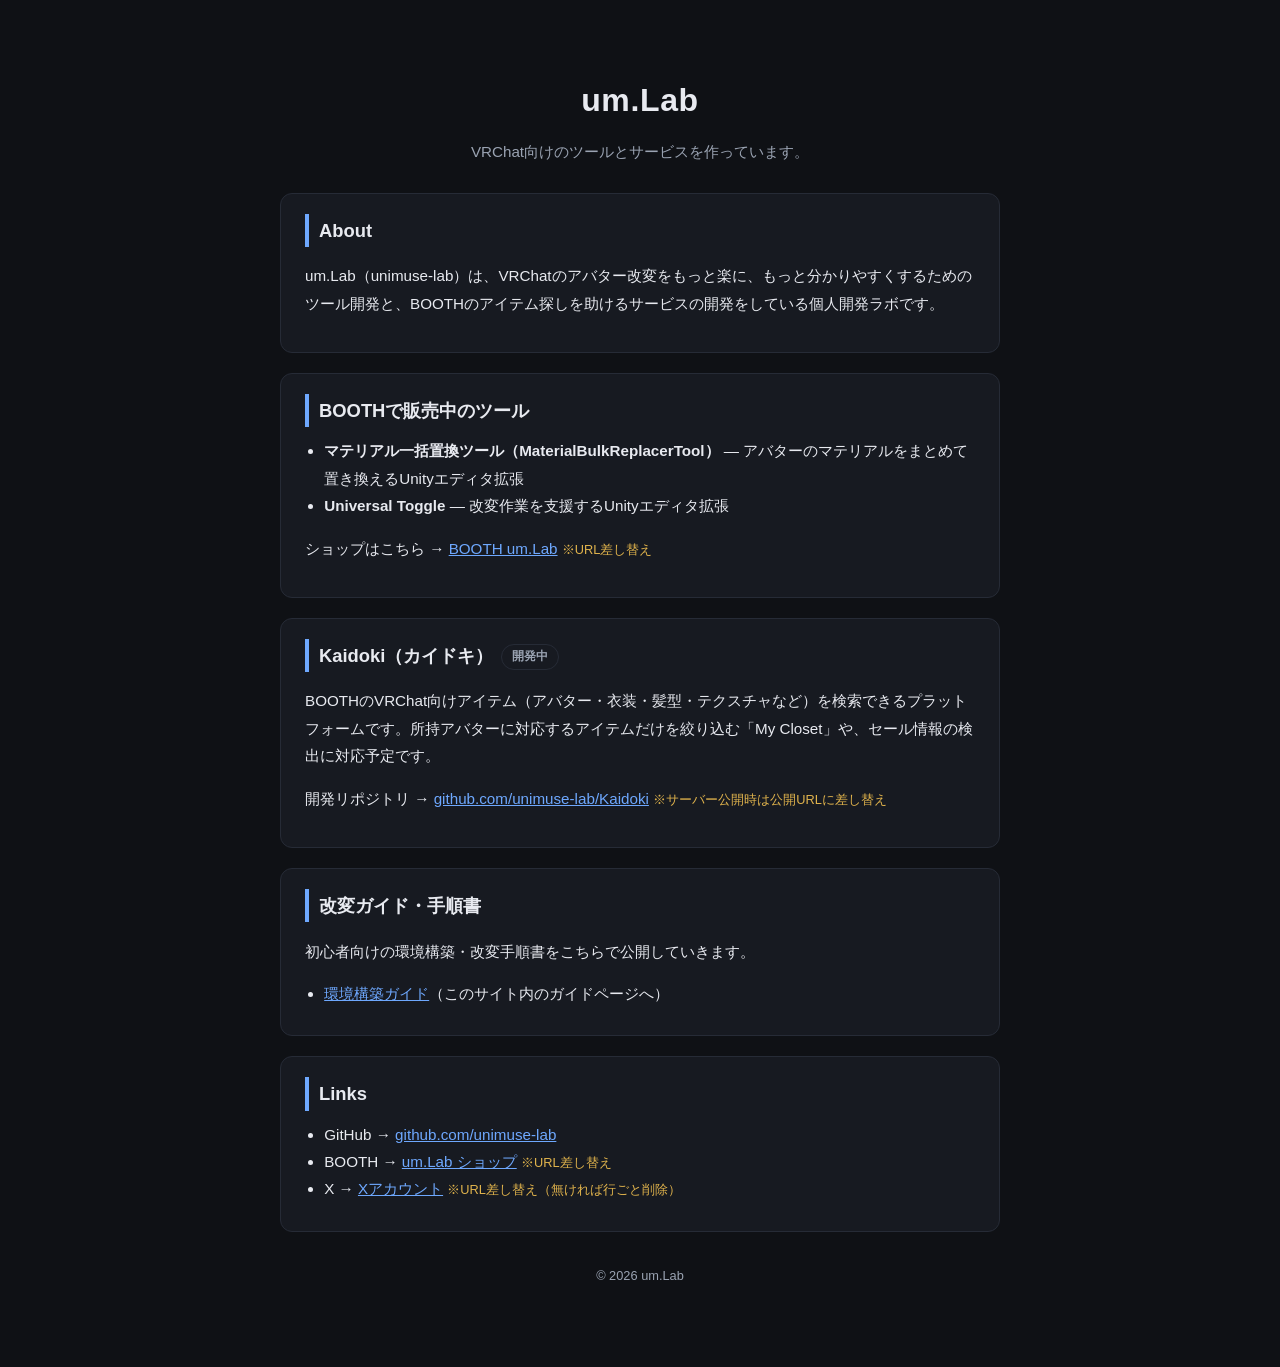
==== index.html @ 1aa66d0d "Add files via upload" ====
<!DOCTYPE html>
<html lang="ja">
<head>
<meta charset="UTF-8">
<meta name="viewport" content="width=device-width, initial-scale=1.0">
<title>um.Lab（unimuse-lab）</title>
<meta name="description" content="um.Lab のプロフィールページ。VRChat向けUnityツール、BOOTHアイテム検索プラットフォーム「Kaidoki」、初心者向け改変ガイドなど。">
<style>
  :root { --bg:#0f1115; --card:#171a21; --text:#e8eaf0; --muted:#9aa3b2; --accent:#6ea8fe; --border:#262b36; }
  * { box-sizing: border-box; }
  body { margin:0; font-family: "Hiragino Kaku Gothic ProN", "Hiragino Sans", "Noto Sans JP", sans-serif; background:var(--bg); color:var(--text); line-height:1.8; }
  .wrap { max-width: 760px; margin: 0 auto; padding: 40px 20px 80px; }
  header { text-align:center; padding: 32px 0 8px; }
  h1 { font-size: 2rem; margin: 0 0 8px; letter-spacing: .02em; }
  .tagline { color: var(--muted); margin: 0; }
  section { background: var(--card); border:1px solid var(--border); border-radius: 12px; padding: 20px 24px; margin-top: 20px; }
  h2 { font-size: 1.15rem; margin: 0 0 10px; border-left: 4px solid var(--accent); padding-left: 10px; }
  p, li { font-size: .95rem; }
  ul { padding-left: 1.2em; margin: 8px 0; }
  a { color: var(--accent); }
  .badge { display:inline-block; font-size:.75rem; color:var(--muted); border:1px solid var(--border); border-radius: 999px; padding: 1px 10px; margin-left: 8px; vertical-align: middle; }
  footer { text-align:center; color:var(--muted); font-size:.8rem; margin-top: 32px; }
  .todo { color:#e0b34c; font-size:.8rem; }
</style>
</head>
<body>
<div class="wrap">

  <header>
    <h1>um.Lab</h1>
    <p class="tagline">VRChat向けのツールとサービスを作っています。</p>
  </header>

  <section>
    <h2>About</h2>
    <p>um.Lab（unimuse-lab）は、VRChatのアバター改変をもっと楽に、もっと分かりやすくするためのツール開発と、BOOTHのアイテム探しを助けるサービスの開発をしている個人開発ラボです。</p>
  </section>

  <section>
    <h2>BOOTHで販売中のツール</h2>
    <ul>
      <li><strong>マテリアル一括置換ツール（MaterialBulkReplacerTool）</strong> — アバターのマテリアルをまとめて置き換えるUnityエディタ拡張</li>
      <li><strong>Universal Toggle</strong> — 改変作業を支援するUnityエディタ拡張</li>
    </ul>
    <p>ショップはこちら → <a href="BOOTH_SHOP_URL">BOOTH um.Lab</a> <span class="todo">※URL差し替え</span></p>
  </section>

  <section>
    <h2>Kaidoki（カイドキ）<span class="badge">開発中</span></h2>
    <p>BOOTHのVRChat向けアイテム（アバター・衣装・髪型・テクスチャなど）を検索できるプラットフォームです。所持アバターに対応するアイテムだけを絞り込む「My Closet」や、セール情報の検出に対応予定です。</p>
    <p>開発リポジトリ → <a href="https://github.com/unimuse-lab/Kaidoki">github.com/unimuse-lab/Kaidoki</a> <span class="todo">※サーバー公開時は公開URLに差し替え</span></p>
  </section>

  <section>
    <h2>改変ガイド・手順書</h2>
    <p>初心者向けの環境構築・改変手順書をこちらで公開していきます。</p>
    <ul>
      <li><a href="guide/index.html">環境構築ガイド</a>（このサイト内のガイドページへ）</li>
    </ul>
  </section>

  <section>
    <h2>Links</h2>
    <ul>
      <li>GitHub → <a href="https://github.com/unimuse-lab">github.com/unimuse-lab</a></li>
      <li>BOOTH → <a href="BOOTH_SHOP_URL">um.Lab ショップ</a> <span class="todo">※URL差し替え</span></li>
      <li>X → <a href="X_URL">Xアカウント</a> <span class="todo">※URL差し替え（無ければ行ごと削除）</span></li>
    </ul>
  </section>

  <footer>© 2026 um.Lab</footer>

</div>
</body>
</html>
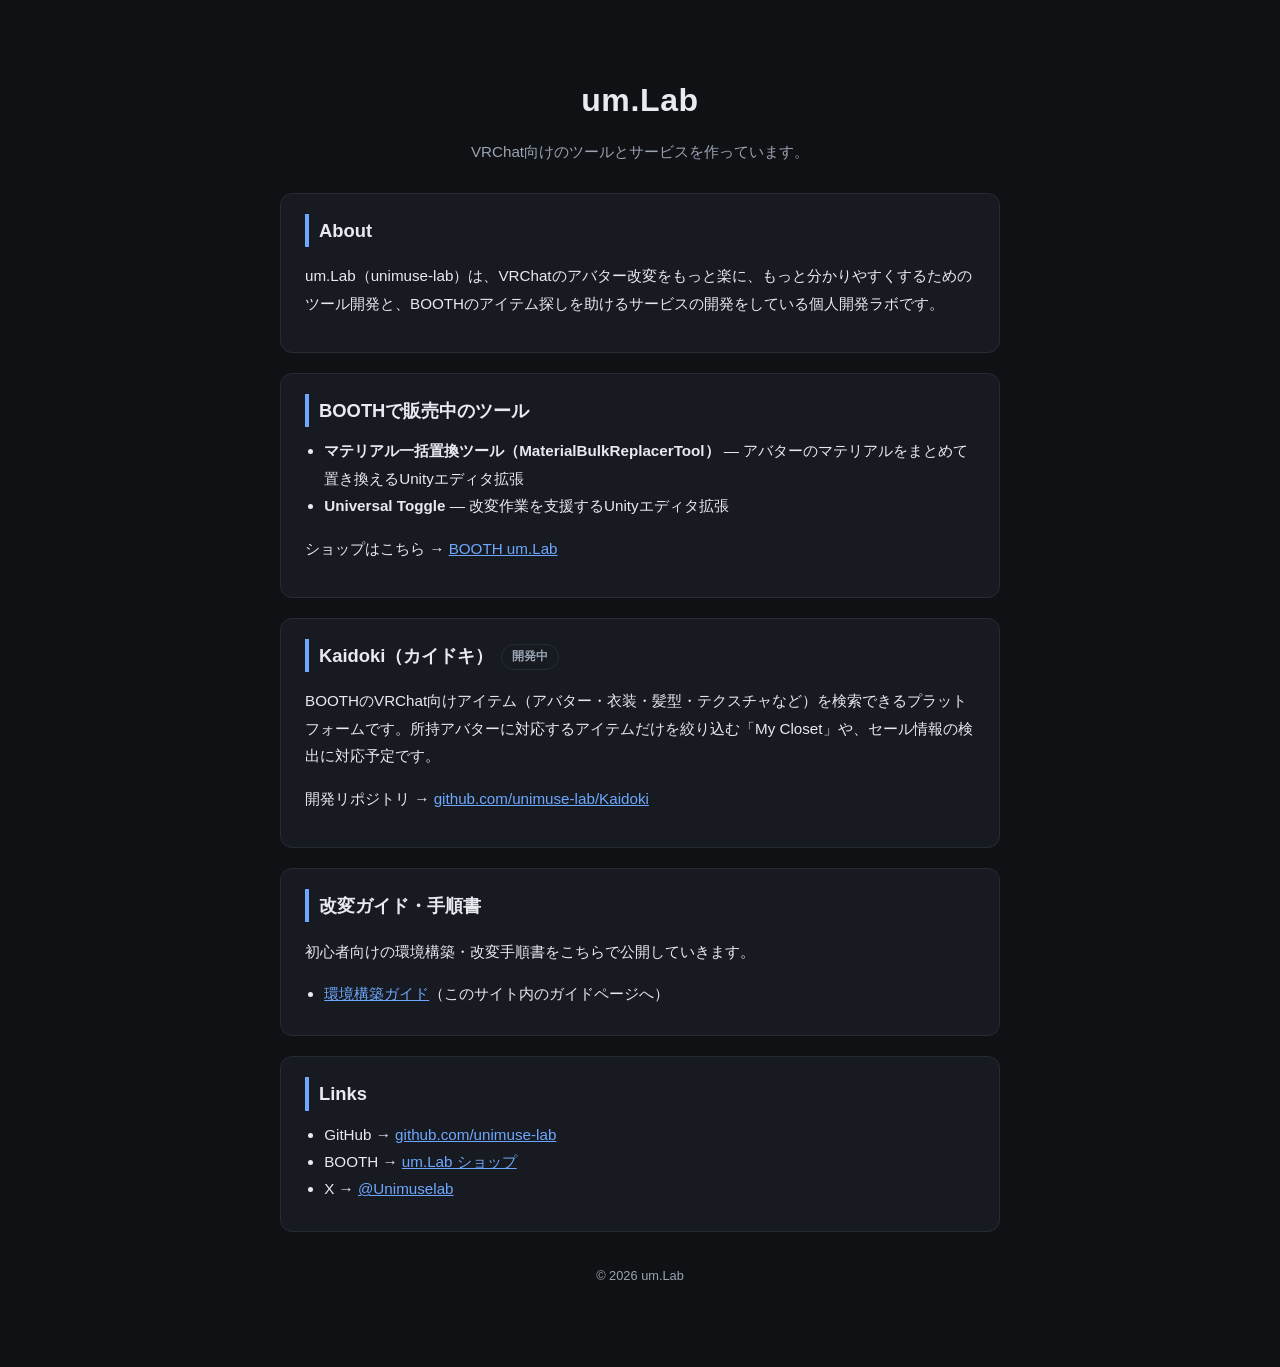
==== commit 7bad87c7: "Add files via upload" ====
--- a/index.html
+++ b/index.html
@@ -42,13 +42,13 @@
       <li><strong>マテリアル一括置換ツール（MaterialBulkReplacerTool）</strong> — アバターのマテリアルをまとめて置き換えるUnityエディタ拡張</li>
       <li><strong>Universal Toggle</strong> — 改変作業を支援するUnityエディタ拡張</li>
     </ul>
-    <p>ショップはこちら → <a href="BOOTH_SHOP_URL">BOOTH um.Lab</a> <span class="todo">※URL差し替え</span></p>
+    <p>ショップはこちら → <a href="https://unimuselab.booth.pm/">BOOTH um.Lab</a></p>
   </section>
 
   <section>
     <h2>Kaidoki（カイドキ）<span class="badge">開発中</span></h2>
     <p>BOOTHのVRChat向けアイテム（アバター・衣装・髪型・テクスチャなど）を検索できるプラットフォームです。所持アバターに対応するアイテムだけを絞り込む「My Closet」や、セール情報の検出に対応予定です。</p>
-    <p>開発リポジトリ → <a href="https://github.com/unimuse-lab/Kaidoki">github.com/unimuse-lab/Kaidoki</a> <span class="todo">※サーバー公開時は公開URLに差し替え</span></p>
+    <p>開発リポジトリ → <a href="https://github.com/unimuse-lab/Kaidoki">github.com/unimuse-lab/Kaidoki</a></p>
   </section>
 
   <section>
@@ -63,8 +63,8 @@
     <h2>Links</h2>
     <ul>
       <li>GitHub → <a href="https://github.com/unimuse-lab">github.com/unimuse-lab</a></li>
-      <li>BOOTH → <a href="BOOTH_SHOP_URL">um.Lab ショップ</a> <span class="todo">※URL差し替え</span></li>
-      <li>X → <a href="X_URL">Xアカウント</a> <span class="todo">※URL差し替え（無ければ行ごと削除）</span></li>
+      <li>BOOTH → <a href="https://unimuselab.booth.pm/">um.Lab ショップ</a></li>
+      <li>X → <a href="https://x.com/Unimuselab">@Unimuselab</a></li>
     </ul>
   </section>
 
